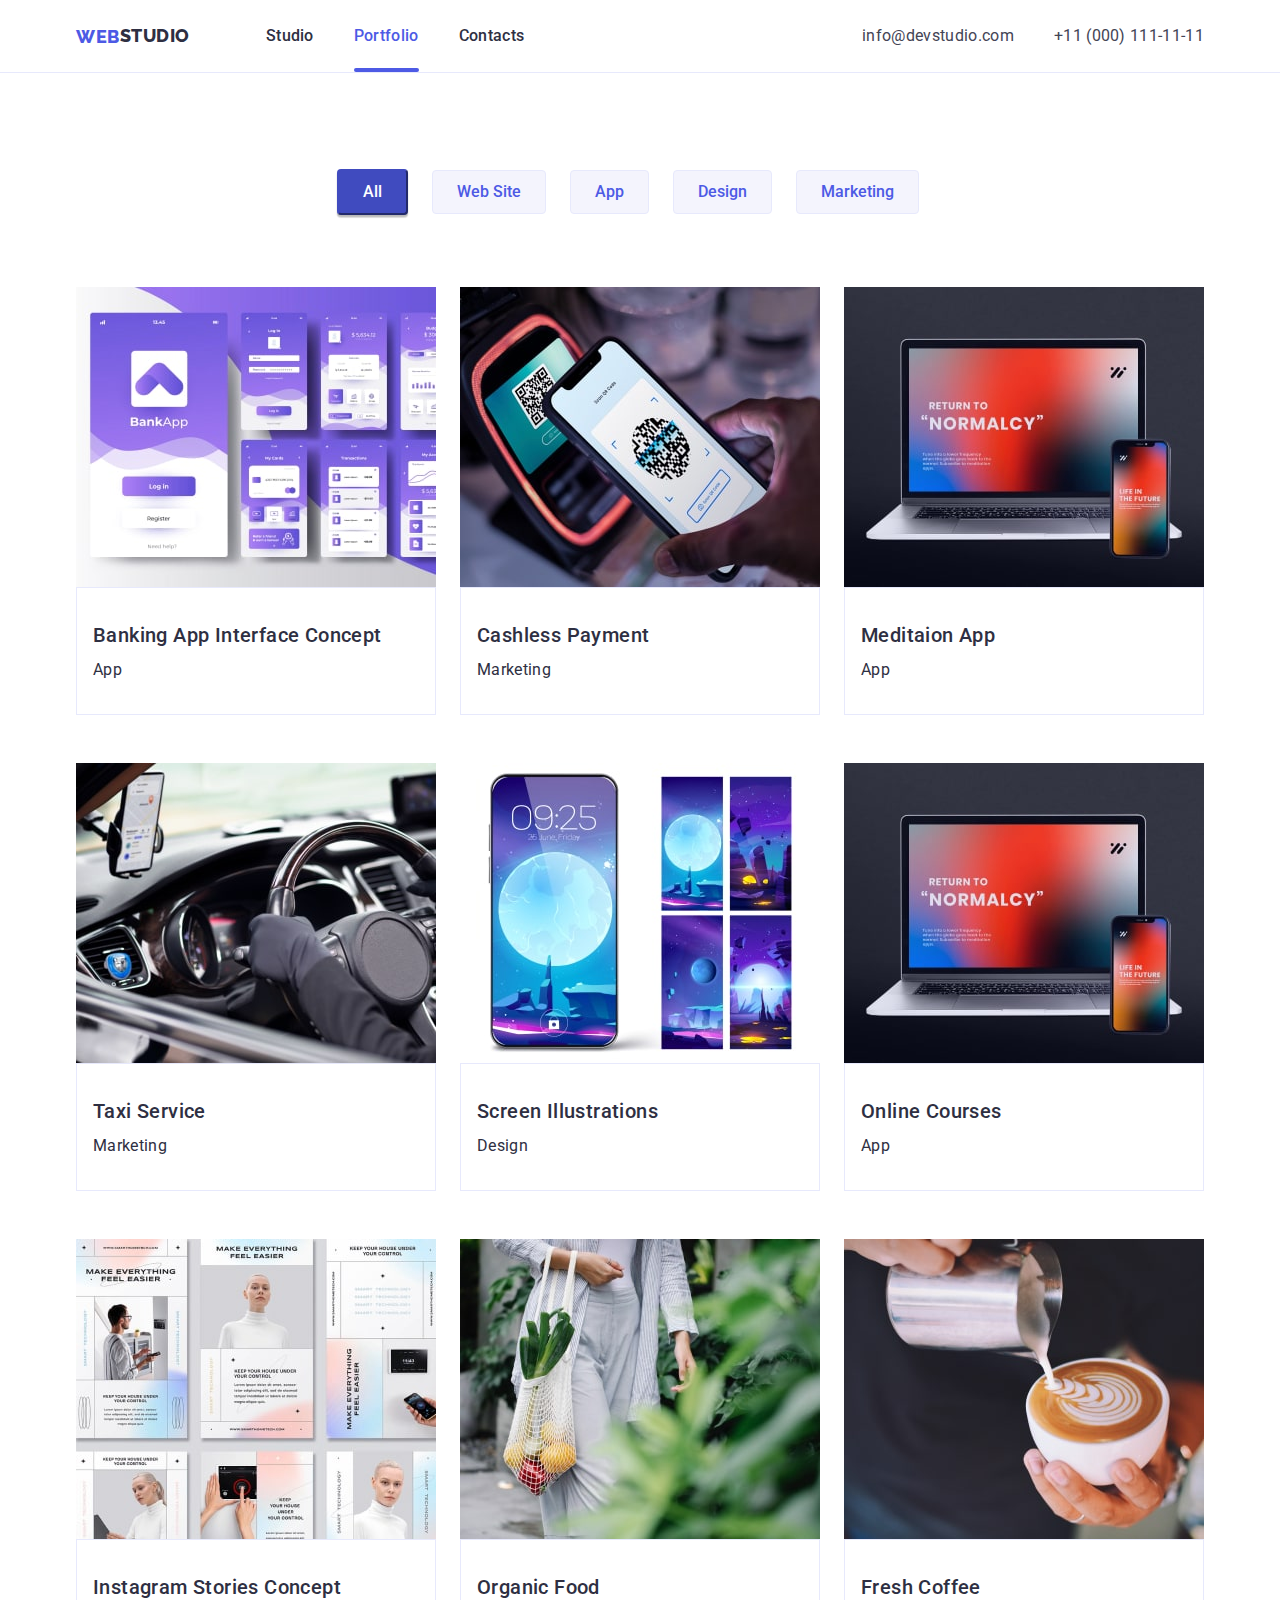
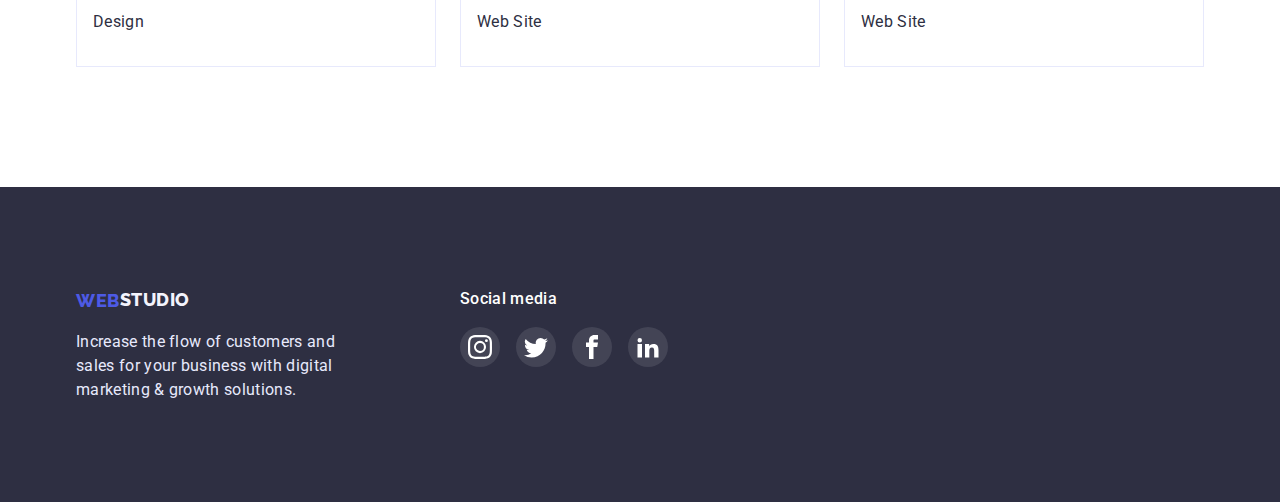
==== portfolio.html @ 132cc0f2 "Initial commit" ====
<!DOCTYPE html>
<html lang="en">
  <head>
    <meta charset="UTF-8" />
    <meta http-equiv="X-UA-Compatible" content="IE=edge" />
    <meta name="viewport" content="width=device-width, initial-scale=1.0" />

    <link rel="preconnect" href="https://fonts.googleapis.com" />
    <link rel="preconnect" href="https://fonts.gstatic.com" crossorigin />
    <link
      href="https://fonts.googleapis.com/css2?family=Raleway:wght@800&family=Roboto:wght@400;500;700;900&display=swap"
      rel="stylesheet"
    />

    <link
      rel="stylesheet"
      href="https://cdnjs.cloudflare.com/ajax/libs/modern-normalize/1.1.0/modern-normalize.min.css"
    />
    <link rel="stylesheet" href="./css/style.css" />

    <title>Portfolio</title>
  </head>

  <body>
    <header class="page-header">
      <div class="container main-nav">
        <nav class="main-nav">
          <a href="./index.html" class="logo"
            >Web<span class="code">Studio</span></a
          >
          <ul class="site-nav list">
            <li><a href="./index.html" class="link">Studio</a></li>
            <li>
              <a href="./portfolio.html" class="link current">Portfolio</a>
            </li>
            <li><a href="#" class="link">Contacts</a></li>
          </ul>
        </nav>
        <address class="main-address">
          <ul class="site-address list">
            <li class="item">
              <a href="mailto:info@devstudio.com" class="link"
                >info@devstudio.com</a
              >
            </li>
            <li class="item">
              <a href="tel:+110001111111" class="link">+11 (000) 111-11-11</a>
            </li>
          </ul>
        </address>
      </div>
    </header>

    <main>
      <section class="portfolio-section">
        <div class="container">
          <h1 class="hidden">Filters</h1>
          <ul class="filters-list list">
            <li>
              <button type="button" class="filter-btn-active">All</button>
            </li>
            <li>
              <button type="button" class="filter-btn">Web Site</button>
            </li>
            <li><button type="button" class="filter-btn">App</button></li>
            <li><button type="button" class="filter-btn">Design</button></li>
            <li>
              <button type="button" class="filter-btn">Marketing</button>
            </li>
          </ul>
          <ul class="projects-list list">
            <li class="item">
              <a class="decoration" href="#">
                <div class="projects-thumbs">
                  <img
                    class="example"
                    src="./img/imgApp.jpg"
                    alt="App"
                    width="360"
                  />
                  <div class="projects-overlay">
                    <p class="decoration-actions-text">
                      14 Stylish and User-Friendly App Design Concepts · Task
                      Manager App · Calorie Tracker App · Exotic Fruit Ecommerce
                      App · Cloud Storage App
                    </p>
                  </div>
                </div>

                <div class="projects-card-content">
                  <h2 class="projects-title">Banking App Interface Concept</h2>
                  <p class="text">App</p>
                </div>
              </a>
            </li>
            <li class="item">
              <a class="decoration" href="#">
                <div class="projects-thumbs">
                  <img class="example"
                    src="./img/imgMarketing.jpg"
                    alt="Marketing"
                    width="360"
                  />
                  <div class="projects-overlay">
                    <p class="decoration-actions-text">
                      14 Stylish and User-Friendly App Design Concepts · Task
                      Manager App · Calorie Tracker App · Exotic Fruit Ecommerce
                      App · Cloud Storage App
                    </p>
                  </div>
                </div>

                <div class="projects-card-content">
                  <h2 class="projects-title">Cashless Payment</h2>
                  <p class="text">Marketing</p>
                </div>
              </a>
            </li>
            <li class="item">
              <a class="decoration" href="#">
                <div class="projects-thumbs">
                  <img class="example"
                    src="./img/imgMediationApp.jpg"
                    alt="Meditaion App"
                    width="360"
                  />
                  <div class="projects-overlay">
                    <p class="decoration-actions-text">
                      14 Stylish and User-Friendly App Design Concepts · Task
                      Manager App · Calorie Tracker App · Exotic Fruit Ecommerce
                      App · Cloud Storage App
                    </p>
                  </div>
                </div>
                <div class="projects-card-content">
                  <h2 class="projects-title">Meditaion App</h2>
                  <p class="text">App</p>
                </div>
              </a>
            </li>
            <li class="item">
              <a class="decoration" href="#">
                <div class="projects-thumbs">
                  <img class="example"
                    src="./img/imgTaxiService.jpg"
                    alt="TaxiService"
                    width="360"
                  />
                  <div class="projects-overlay">
                    <p class="decoration-actions-text">
                      14 Stylish and User-Friendly App Design Concepts · Task
                      Manager App · Calorie Tracker App · Exotic Fruit Ecommerce
                      App · Cloud Storage App
                    </p>
                  </div>
                </div>
                <div class="projects-card-content">
                  <h2 class="projects-title">Taxi Service</h2>
                  <p class="text">Marketing</p>
                </div>
              </a>
            </li>
            <li class="item">
              <a class="decoration" href="#">
                <div class="projects-thumbs">
                  <img class="example"
                    src="./img/imgScreenIllustration.jpg"
                    alt="Screen Illustrations"
                    width="360"
                  />
                  <div class="projects-overlay">
                    <p class="decoration-actions-text">
                      14 Stylish and User-Friendly App Design Concepts · Task
                      Manager App · Calorie Tracker App · Exotic Fruit Ecommerce
                      App · Cloud Storage App
                    </p>
                  </div>
                </div>
                <div class="projects-card-content">
                  <h2 class="projects-title">Screen Illustrations</h2>
                  <p class="text">Design</p>
                </div>
              </a>
            </li>
            <li class="item">
              <a class="decoration" href="#"
                ><div class="projects-thumbs">
                  <img class="example"
                    src="./img/imgMediationApp.jpg"
                    alt="Online Courses"
                    width="360"
                  />
                  <div class="projects-overlay">
                    <p class="decoration-actions-text">
                      14 Stylish and User-Friendly App Design Concepts · Task
                      Manager App · Calorie Tracker App · Exotic Fruit Ecommerce
                      App · Cloud Storage App
                    </p>
                  </div>
                </div>
                <div class="projects-card-content">
                  <h2 class="projects-title">Online Courses</h2>
                  <p class="text">App</p>
                </div>
              </a>
            </li>
            <li class="item">
              <a class="decoration" href="#"
                ><div class="projects-thumbs">
                  <img class="example"
                    src="./img/imgInstagram.jpg"
                    alt="Instagram foto"
                    width="360"
                  />
                  <div class="projects-overlay">
                    <p class="decoration-actions-text">
                      14 Stylish and User-Friendly App Design Concepts · Task
                      Manager App · Calorie Tracker App · Exotic Fruit Ecommerce
                      App · Cloud Storage App
                    </p>
                  </div>
                </div>
                <div class="projects-card-content">
                  <h2 class="projects-title">Instagram Stories Concept</h2>
                  <p class="text">Design</p>
                </div>
              </a>
            </li>
            <li class="item">
              <a class="decoration" href="#"
                ><div class="projects-thumbs">
                  <img class="example"
                    src="./img/imgOrganicFood.jpg"
                    alt="Organic Food"
                    width="360"
                  />
                  <div class="projects-overlay">
                    <p class="decoration-actions-text">
                      14 Stylish and User-Friendly App Design Concepts · Task
                      Manager App · Calorie Tracker App · Exotic Fruit Ecommerce
                      App · Cloud Storage App
                    </p>
                  </div>
                </div>
                <div class="projects-card-content">
                  <h2 class="projects-title">Organic Food</h2>
                  <p class="text">Web Site</p>
                </div>
              </a>
            </li>
            <li class="item">
              <a class="decoration" href="#"
                ><div class="projects-thumbs">
                  <img class="example"
                    src="./img/imgFreshCoffee.jpg"
                    alt="Fresh Coffee"
                    width="360"
                  />
                  <div class="projects-overlay">
                    <p class="decoration-actions-text">
                      14 Stylish and User-Friendly App Design Concepts · Task
                      Manager App · Calorie Tracker App · Exotic Fruit Ecommerce
                      App · Cloud Storage App
                    </p>
                  </div>
                </div>
                <div class="projects-card-content">
                  <h2 class="projects-title">Fresh Coffee</h2>
                  <p class="text">Web Site</p>
                </div>
              </a>
            </li>
          </ul>
        </div>
      </section>
    </main>

    <!-- Footer -->
    <footer class="footer section">
      <div class="container">
        <ul class="reception-list list">
          <li>
            <div class="footer-title">
              <a href="./index.html" class="logo"
                >Web<span class="footer-code">Studio</span></a
              >
              <p class="comment">
                Increase the flow of customers and sales for your business with
                digital marketing & growth solutions.
              </p>
            </div>
          </li>
          <li>
            <div class="social-media">
              <h4 class="social-title">Social media</h4>
              <ul class="studio-networks-list list">
                <li>
                  <a class="studio-link" href="#">
                    <svg class="studio-icon">
                      <use
                        href="./css/images/social-icons.svg#icon-instagram"
                      ></use>
                    </svg>
                  </a>
                </li>
                <li>
                  <a class="studio-link" href="#">
                    <svg class="studio-icon">
                      <use
                        href="./css/images/social-icons.svg#icon-twitter"
                      ></use>
                    </svg>
                  </a>
                </li>
                <li>
                  <a class="studio-link" href="#">
                    <svg class="studio-icon">
                      <use
                        href="./css/images/social-icons.svg#icon-facebook"
                      ></use>
                    </svg>
                  </a>
                </li>
                <li>
                  <a class="studio-link" href="#">
                    <svg class="studio-icon">
                      <use
                        href="./css/images/social-icons.svg#icon-linkedin"
                      ></use>
                    </svg>
                  </a>
                </li>
              </ul>
            </div>
          </li>
        </ul>
      </div>
    </footer>
  </body>
</html>
---- css/style.css ----
:root {
  --primary-background-color: white;
  --secondary-background-color: #2e2f42;
  --trd-background-color: #f4f4fd;
  --title-color: #2e2f42;
  --text-color: #434455;
  --primary-btn-color: #4d5ae5;
  --tap-link-color: #404bbf;
}

body {
  font-family: "Roboto";
}

.list {
  padding: 0;
  margin: 0;
  list-style: none;
}

.section-title {
  margin-top: 0;
  margin-bottom: 72px;
  margin-left: auto;
  margin-right: auto;
  padding-top: 0;
  font-weight: 700;
  font-size: 36px;
  line-height: 1.1;
  letter-spacing: 0.02em;
  text-align: center;
  text-decoration: none;
  text-transform: capitalize;
  color: var(--text-color);
}

.card-title {
  padding-top: 0;
  padding-bottom: 0;
}

.text {
  margin-top: 0;
  margin-bottom: 0;
  font-weight: 400;
  font-size: 16px;
  line-height: 1.5;
  letter-spacing: 0.02em;
  text-decoration: none;
  color: var(--title-color);
}

.container {
  margin-left: auto;
  margin-right: auto;
  padding-left: 15px;
  padding-right: 15px;
  width: 1158px;
}
/* Top line */

.page-header {
  border-bottom: 1px solid #e7e9fc;
}

.main-nav {
  display: flex;
  justify-content: space-between;
  align-items: center;
}

.logo {
  font-family: "Raleway";
  font-style: normal;
  font-weight: 800;
  font-size: 18px;
  line-height: 1.3;
  display: flex;
  align-items: center;
  letter-spacing: 0.03em;
  text-transform: uppercase;
  text-decoration: none;
  color: var(--primary-btn-color);
}

.code {
  font-family: "Raleway";
  font-style: normal;
  font-weight: 800;
  font-size: 18px;
  line-height: 1.3;
  display: flex;
  align-items: center;
  letter-spacing: 0.03em;
  text-transform: uppercase;
  color: var(--title-color);
}

.site-nav {
  display: flex;
  margin-left: 56px;
}

.site-nav li {
  margin-left: 20px;
  margin-right: 20px;
}

.site-nav .link {
  padding-top: 24px;
  padding-bottom: 24px;
  font-weight: 500;
  font-size: 16px;
  line-height: 1.5;
  letter-spacing: 0.02em;
  text-decoration: none;
  color: var(--title-color);
  display: block;
  transition: color 250ms cubic-bezier(0.4, 0, 0.2, 1);
}

.site-nav .link:hover,
.site-nav .link:focus {
  color: var(--tap-link-color);
}

.site-nav :active {
  color: var(--tap-link-color);
}

.site-nav .link.current {
  position: relative;
  color: var(--primary-btn-color);
}
.site-nav .current::after {
  content: "";
  position: absolute;
  bottom: 0;
  left: 0;
  width: 100%;
  height: 4px;
  background-color: var(--primary-btn-color);
  border-radius: 2px;
}

.main-address {
  display: flex;
  margin-right: 0;
}
.site-address {
  display: flex;
}

.site-address .item + .item {
  margin-left: 40px;
}
.site-address .link {
  padding-top: 24px;
  padding-bottom: 24px;
  font-family: "Roboto";
  font-style: normal;
  font-weight: 400;
  line-height: 1.3;
  letter-spacing: 0.02em;
  text-decoration: none;
  color: var(--text-color);
  display: block;
  transition: color 250ms cubic-bezier(0.4, 0, 0.2, 1);
}

.site-address .link:hover,
.site-address .link:focus {
  color: var(--tap-link-color);
}

.site-address :active {
  color: var(--tap-link-color);
}

/* Hero */
.hero {
  padding-top: 188px;
  padding-bottom: 188px;
  text-align: center;
  background-image: url(../css/images/Dark-bg-min.jpg);
}

.design {
  max-width: 1440px;
  margin-left: auto;
  margin-right: auto;
  background-image: linear-gradient(
      to right,
      rgba(46, 47, 66, 0.7),
      rgba(46, 47, 66, 0.7)
    ),
    url(../css/images/people-office\ 1-min.jpg);
  background-repeat: no-repeat;
  background-size: cover;
  background-position: center;
}

.hero-title {
  margin-top: 0;
  margin-bottom: 48px;
  max-width: 496px;
  margin: 0 auto 48px;
  text-align: center;
  font-size: 56px;
  line-height: 1.3;
  letter-spacing: 0.02em;
  color: var(--white-color);
  letter-spacing: 0.02em;
  color: var(--primary-background-color);
}

.button {
  display: inline-block;
  padding: 16px 32px;
  border-radius: 4px;
  font-weight: 500;
  font-size: 16px;
  line-height: 1.5;
  letter-spacing: 0.04em;
  cursor: pointer;
  color: var(--primary-background-color);
  background-color: var(--primary-btn-color);
  border-color: var(--primary-btn-color);
  outline: none;
  border: none;
  transition: background-color 250ms cubic-bezier(0.4, 0, 0.2, 1),
    border-color 250ms cubic-bezier(0.4, 0, 0.2, 1);
}

.button:hover,
.button:focus {
  background-color: var(--tap-link-color);
  border-color: var(--tap-link-color);
}

/* Portfolio-seсtion */

.portfolio-section {
  padding-top: 96px;
  padding-bottom: 120px;
}

.filters-list {
  margin-left: auto;
  margin-right: auto;
  margin-bottom: 72px;
  display: flex;
  align-items: center;
  justify-content: center;
}

.filters-list li {
  margin-right: 24px;
}

.filter-btn {
  font-weight: 500;
  font-size: 16px;
  line-height: 1.1;
  cursor: pointer;
  padding: 12px 24px 12px 24px;
  color: var(--primary-btn-color);
  background-color: var(--trd-background-color);
  border: 1px solid #e7e9fc;
  border-radius: 4px;
  transition: color 250ms cubic-bezier(0.4, 0, 0.2, 1),
    background-color 250ms cubic-bezier(0.4, 0, 0.2, 1),
    border-color 250ms cubic-bezier(0.4, 0, 0.2, 1),
    box-shadow 250ms cubic-bezier(0.4, 0, 0.2, 1);
}

.filter-btn:hover,
.filter-btn:focus {
  color: var(--trd-background-color);
  background-color: var(--tap-link-color);
  border-color: var(--tap-link-color);
  box-shadow: 0px 3px 1px rgba(0, 0, 0, 0.1), 0px 2px 1px rgba(0, 0, 0, 0.08),
    0px 2px 2px rgba(0, 0, 0, 0.12);
}

.filter-btn-active {
  font-weight: 500;
  font-size: 16px;
  line-height: 1.1;
  cursor: pointer;
  padding: 12px 24px 12px 24px;
  color: var(--primary-background-color);
  background-color: var(--tap-link-color);
  border-color: var(--tap-link-color);
  border-radius: 4px;
  box-shadow: 0px 3px 1px rgba(0, 0, 0, 0.1), 0px 2px 1px rgba(0, 0, 0, 0.08),
    0px 2px 2px rgba(0, 0, 0, 0.12);
  transition: color 250ms cubic-bezier(0.4, 0, 0.2, 1),
    background-color 250ms cubic-bezier(0.4, 0, 0.2, 1),
    border-color 250ms cubic-bezier(0.4, 0, 0.2, 1);
}

/* .filter-btn-active:hover,
.filter-btn-active:focus {
  color: var(--tap-link-color);
  background-color: var(--trd-background-color);
  border: 1px solid #e7e9fc;
  box-shadow: none;
} */

.decoration {
  display: block;
  text-decoration: none;
  max-width: 100%;
}
.decoration:hover,
.decoration:focus {
  box-shadow: 0px 1px 6px rgba(46, 47, 66, 0.08),
    0px 1px 1px rgba(46, 47, 66, 0.16), 0px 2px 1px rgba(46, 47, 66, 0.08);
}

img.example {
  display: block;
}

.projects-thumbs {
  position: relative;
  overflow: hidden;
}
.outdoor {
  display: block;
}

.projects-thumbs::before {
  display: inline-block;
  content: " ";
  position: absolute;
  top: 0;
  left: 0;
  width: 100%;
  height: 100%;
  background-color: var(--primary-btn-color);
  transform: translateY(100%);
  transition: transform 250ms cubic-bezier(0.4, 0, 0.2, 1);
}

.decoration:hover .projects-thumbs::before {
  transform: translateY(0);
}

.projects-overlay {
  position: absolute;
  top: 0;
  left: 0;
  width: 100%;
  height: 100%;
  background-color: var(--primary-btn-color);
  transform: translateY(100%);
  padding: 40px 32px;
  transition: transform 250ms cubic-bezier(0.4, 0, 0.2, 1);
}

.decoration:hover .projects-overlay {
  transform: translateY(0);
}

.decoration-actions-text {
  font-weight: 400;
  font-size: 16px;
  line-height: 1.5;
  letter-spacing: 0.02em;
  color: var(--trd-background-color);
  max-width: 296px;
}

.projects-list {
  display: flex;
  flex-wrap: wrap;
  margin-right: -24px;
  margin-bottom: -48px;
}

.projects-list .item {
  max-width: 100%;
  margin-right: 24px;
  margin-bottom: 48px;
}

.projects-card-content {
  padding-left: 16px;
  padding-right: 16px;
  padding-top: 32px;
  padding-bottom: 32px;
  border: 1px solid #e7e9fc;
}

.projects-card-content:hover,
.projects-card-content:focus {
  box-shadow: 0px 1px 6px rgba(46, 47, 66, 0.08),
    0px 1px 1px rgba(46, 47, 66, 0.16), 0px 2px 1px rgba(46, 47, 66, 0.08);
}

.title h2 {
  padding-top: 0;
  padding-bottom: 0;
}
.projects-title {
  margin-top: 0;
  margin-bottom: 8px;
  font-weight: 500;
  font-size: 20px;
  line-height: 1.5;
  letter-spacing: 0.02em;
  text-decoration: none;
  color: var(--title-color);
}

/* Section 1 */

.features-section {
  padding-top: 120px;
}

.hidden {
  position: absolute;
  white-space: nowrap;
  width: 1px;
  height: 1px;
  overflow: hidden;
  border: 0;
  padding: 0;
  clip: rect(0 0 0 0);
  clip-path: inset(50%);
  margin: -1px;
}
.features-list {
  margin-top: 0;
  display: flex;
}

.features-visual {
  display: flex;
  align-items: center;
  justify-content: center;
  height: 112px;
  border-radius: 4px;
  background-color: var(--trd-background-color);
}

.features-icon {
  width: 64px;
  height: 64px;
}

.features-list li {
  width: calc((100% - (3 * 24px) / 4));
  margin-right: 24px;
}
.features-list li:last-child {
  margin-right: 0;
}

.features-title {
  margin-top: 8px;
  margin-bottom: 8px;
  font-weight: 500;
  font-size: 20px;
  line-height: 1.5;
  letter-spacing: 0.02em;
  text-decoration: none;
  color: var(--title-color);
}

.features .text {
  margin-top: 0;
  margin-bottom: 0;
}

/* Section 2 */

.works-section {
  padding-top: 120px;
  padding-bottom: 120px;
}
.works-list {
  display: flex;
  gap: 24px;
}

/* Section 3 */

.team-section {
  background: var(--trd-background-color);
  padding-top: 120px;
  padding-bottom: 120px;
}

.team-card-content {
  text-align: center;
  padding-top: 32px;
  padding-right: 16px;
  padding-bottom: 32px;
  padding-left: 16px;
  background: var(--primary-background-color);
  box-shadow: 0px 1px 6px rgba(46, 47, 66, 0.08),
    0px 1px 1px rgba(46, 47, 66, 0.16), 0px 2px 1px rgba(46, 47, 66, 0.08);
  border-radius: 0px 0px 4px 4px;
}

.team-list {
  display: flex;
  max-width: 100%;
}
.team-list li {
  width: calc((100% - (3 * 24px) / 4));
  margin-right: 24px;
}
.team-list li:last-child {
  margin-right: 0;
}
.team-title {
  margin-top: 0;
  margin-bottom: 8px;
  font-weight: 500;
  font-size: 20px;
  line-height: 1.5;
  letter-spacing: 0.02em;
  text-decoration: none;
  color: var(--title-color);
}

/* Socials */

.social-networks-list {
  display: flex;
  margin-top: 8px;
  margin-bottom: 0;
}

.social-link {
  display: flex;
  align-items: center;
  justify-content: center;
  width: 40px;
  height: 40px;
  background-color: var(--primary-btn-color);
  border-radius: 50%;
  transition: background-color 250ms cubic-bezier(0.4, 0, 0.2, 1);
}

.social-link:hover,
.social-link:focus {
  background-color: var(--tap-link-color);
}

.social-icon {
  width: 16px;
  height: 16px;
  fill: var(--primary-background-color);
}

/* Section 4 */

.customers-list .item {
  width: calc(100% - 120px / 6);
  height: 88px;
}

.customers-section {
  padding-top: 120px;
  padding-bottom: 120px;
}
.customers-list {
  display: flex;
  align-items: center;
  width: calc(100% - 120px / 6);
  height: 88px;
  gap: 24px;
}

.customers-link {
  display: inline-block;
  padding: 16px 32px;
  align-items: center;
  justify-content: center;
  width: 100%;
  height: 100%;
  color: #8e8f99;
  border: 1px solid #8e8f99;
  border-radius: 4px;
  transition: color 250ms cubic-bezier(0.4, 0, 0.2, 1),
    border-color 250ms cubic-bezier(0.4, 0, 0.2, 1);
}

.customers-link:hover,
.customers-link:focus {
  color: var(--primary-btn-color);
  border-color: var(--primary-btn-color);
}

/* Footer */

.footer {
  padding-top: 100px;
  padding-bottom: 100px;
  background-color: var(--secondary-background-color);
}

.reception-list {
  display: flex;
  gap: 120px;
}

.footer-title {
  max-width: 264px;
}

.logo {
  font-weight: 800;
  font-size: 18px;
  line-height: 1.5;
  display: flex;
  align-items: center;
  letter-spacing: 0.03em;
  text-transform: uppercase;
  text-decoration: none;
  color: var(--primary-btn-color);
}

.footer-code {
  font-weight: 800;
  font-size: 18px;
  line-height: 1.3;
  display: flex;
  align-items: center;
  letter-spacing: 0.03em;
  text-transform: uppercase;
  color: var(--trd-background-color);
}

.comment {
  margin-top: 16px;
  margin-bottom: 0;
  font-weight: 400;
  font-size: 16px;
  line-height: 1.5;
  letter-spacing: 0.02em;
  color: #e7e9fc;
}

/* Social */

.social-media {
  max-width: 280px;
  height: 80px;
}
.social-title {
  margin-top: 0;
  margin-bottom: 16px;
  font-weight: 500;
  font-size: 16px;
  line-height: 1.5;
  letter-spacing: 0.02em;
  color: var(--primary-background-color);
}

.studio-networks-list {
  display: flex;
  gap: 16px;
}

.studio-link {
  display: flex;
  align-items: center;
  justify-content: center;
  width: 40px;
  height: 40px;
  background-color: var(--text-color);
  border-radius: 50%;
  transition: background-color 250ms cubic-bezier(0.4, 0, 0.2, 1);
}

.studio-link:hover,
.studio-link:focus {
  background-color: #31d0aa;
}

.studio-icon {
  width: 24px;
  height: 24px;
  fill: var(--primary-background-color);
}

/* Modal */

.backdrop {
  position: fixed;
  top: 0;
  left: 0;
  width: 100%;
  height: 100%;
  background-color: rgba(0, 0, 0, 0.5);

  transition: opacity 250ms cubic-bezier(0.4, 0, 0.2, 1);
}

.backdrop.is-hidden {
  opacity: 0;
  pointer-events: none;
}

.modal {
  position: absolute;
  width: 408px;
  height: 576px;
  left: 516px;
  top: 88px;
  background: #fcfcfc;
  box-shadow: 0px 1px 1px rgba(0, 0, 0, 0.14), 0px 1px 3px rgba(0, 0, 0, 0.12),
    0px 2px 1px rgba(0, 0, 0, 0.2);
  border-radius: 4px;
}

.modal .close {
  position: absolute;
  top: 24px;
  right: 24px;
  width: 24px;
  height: 24px;
  background-color: #e7e9fc;
  border: 1px solid rgba(0, 0, 0, 0.1);
  border-radius: 50%;
  margin: 0;
  cursor: pointer;
  transition-property: color, background-color;
  transition-duration: 250ms;
  transition-timing-function: cubic-bezier(0.4, 0, 0.2, 1);
}

.close .close-icon {
  width: 8px;
  height: 8px;
  fill: currentColor;
  padding-top: 0;
  padding-left: 0;
  transition: color 250ms cubic-bezier(0.4, 0, 0.2, 1),
    background-color 250ms cubic-bezier(0.4, 0, 0.2, 1);
}
.modal .close:hover,
.modal .close:focus {
  color: #e7e9fc;
  background-color: var(--tap-link-color);
}
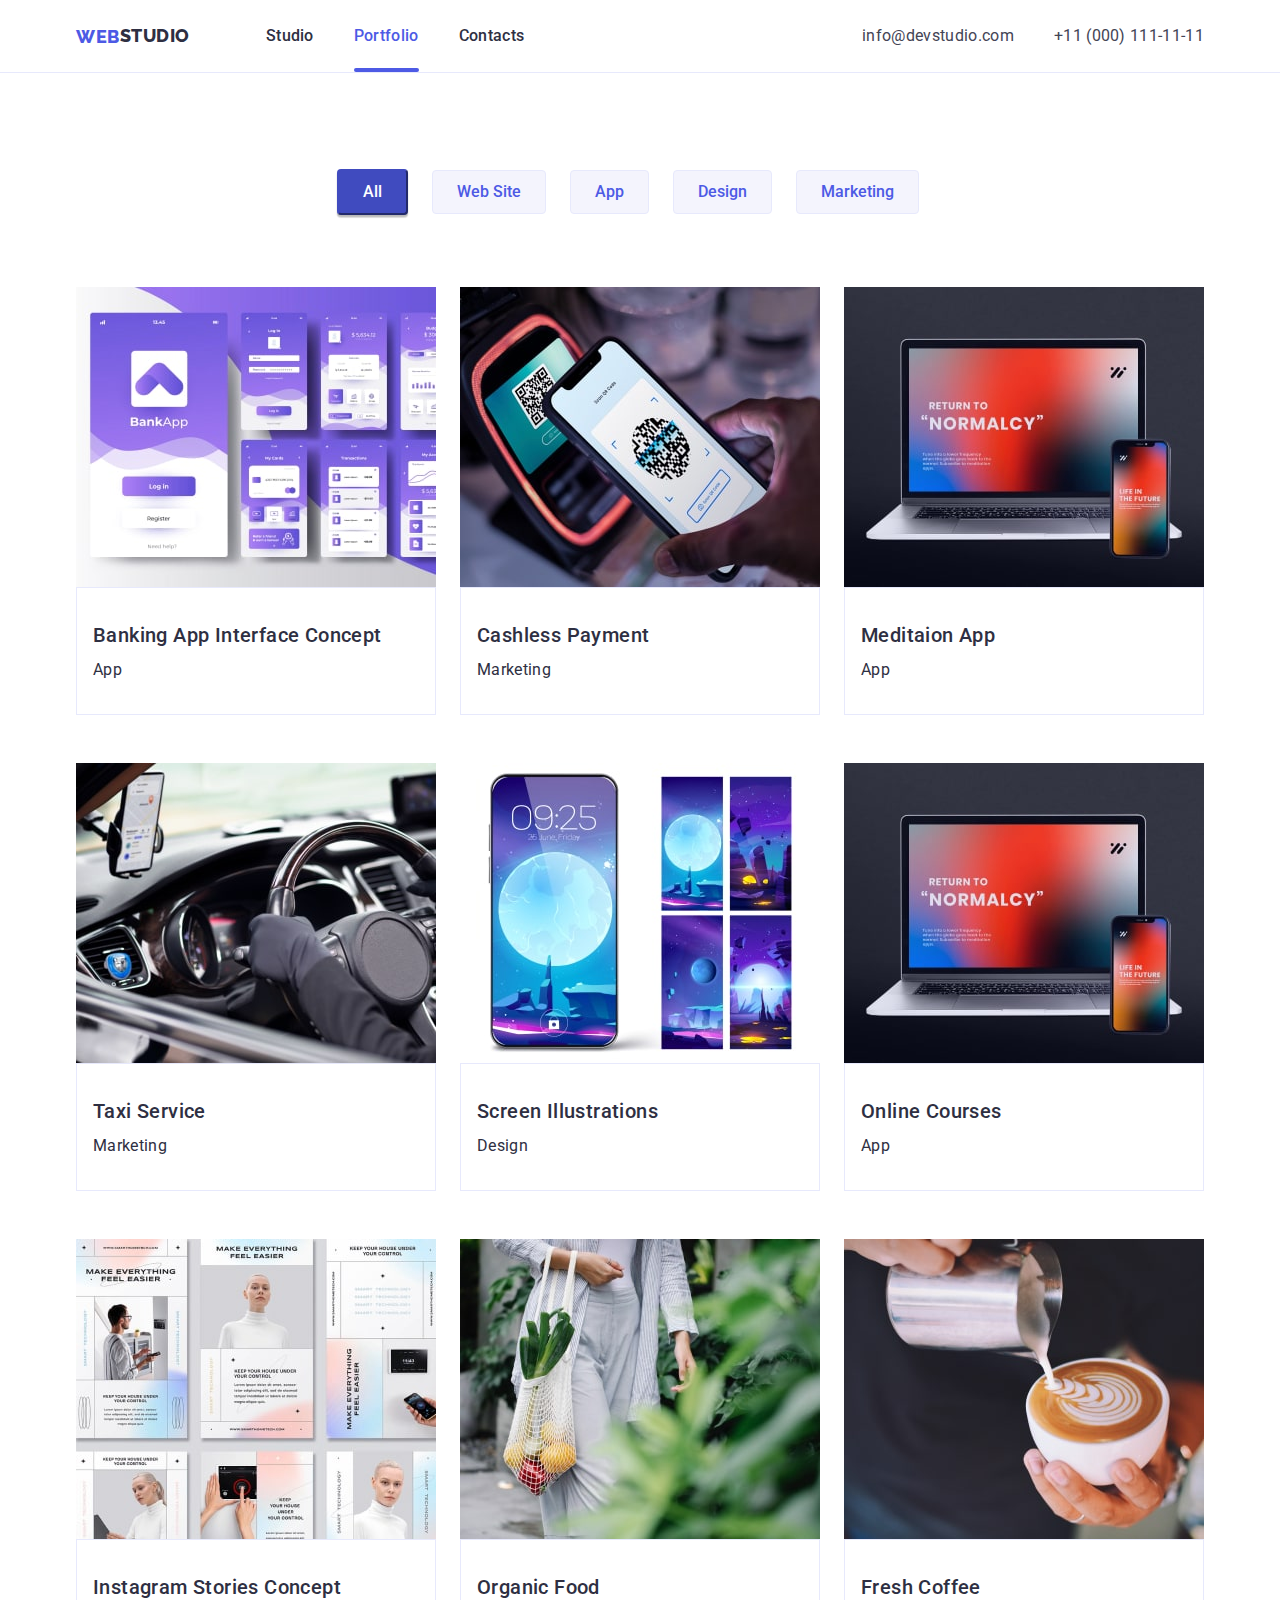
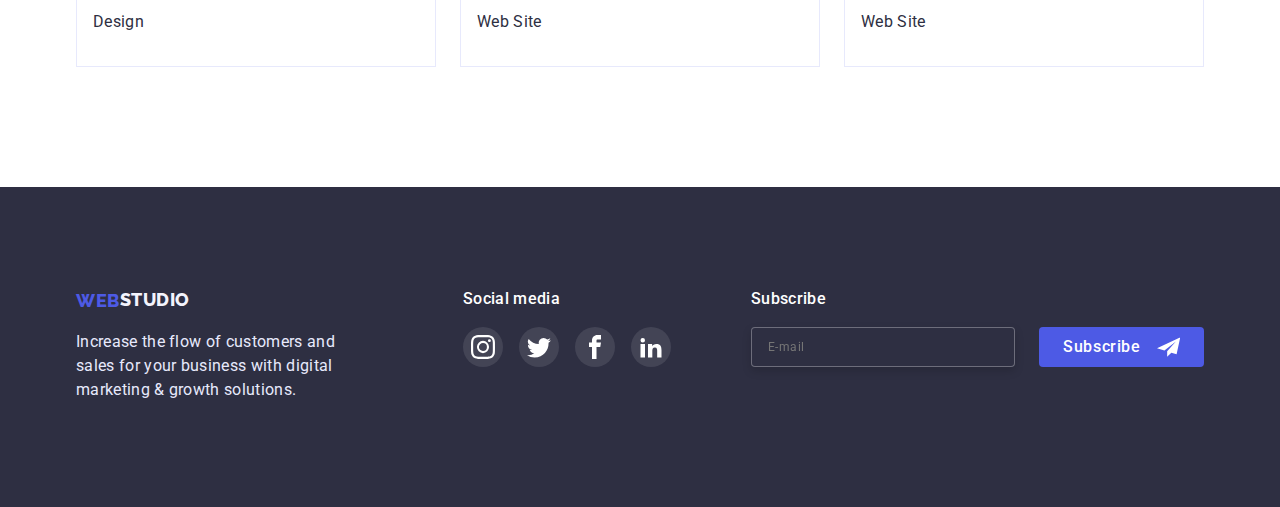
==== commit 899355cd: "goit-markup-hw-06" ====
--- a/portfolio.html
+++ b/portfolio.html
@@ -284,7 +284,7 @@
               <a href="./index.html" class="logo"
                 >Web<span class="footer-code">Studio</span></a
               >
-              <p class="comment">
+              <p class="footer-component">
                 Increase the flow of customers and sales for your business with
                 digital marketing & growth solutions.
               </p>
@@ -333,6 +333,28 @@
               </ul>
             </div>
           </li>
+          <li>
+            <h4 class="subscribe-title">Subscribe</h4>
+            <div class="subscribe">
+              <form>
+                <label for="user_email">
+                  <span class="subscribe-form"
+                    ><input
+                      class="subscribe-input"
+                      type=" "
+                      name="email"
+                      id="user_email"
+                      placeholder="E-mail" />
+                    <button type="submit" class="submit">
+                      Subscribe
+                      <svg class="subscribe-icon" width="24" height="24">
+                        <use href="./css/images/hw-6.svg#icon-plane"></use>
+                      </svg></button
+                  ></span>
+                </label>
+              </form>
+            </div>
+          </li>
         </ul>
       </div>
     </footer>
--- a/css/style.css
+++ b/css/style.css
@@ -608,11 +608,12 @@
 
 .reception-list {
   display: flex;
-  gap: 120px;
+  /* gap: 100px; */
 }
 
 .footer-title {
-  max-width: 264px;
+  min-width: 264px;
+  margin-right: 120px;
 }
 
 .logo {
@@ -638,7 +639,7 @@
   color: var(--trd-background-color);
 }
 
-.comment {
+.footer-component {
   margin-top: 16px;
   margin-bottom: 0;
   font-weight: 400;
@@ -653,6 +654,7 @@
 .social-media {
   max-width: 280px;
   height: 80px;
+  margin-right: 80px;
 }
 .social-title {
   margin-top: 0;
@@ -688,6 +690,79 @@
 .studio-icon {
   width: 24px;
   height: 24px;
+  fill: var(--primary-background-color);
+}
+
+.subscribe {
+  width: 453px;
+  height: 80px;
+  align-items: center;
+}
+.subscribe-form {
+  width: 100%;
+  gap: 24px;
+  display: flex;
+}
+.subscribe-title {
+  margin-top: 0;
+  margin-bottom: 16px;
+  font-weight: 500;
+  font-size: 16px;
+  line-height: 1.5;
+  letter-spacing: 0.02em;
+  color: var(--primary-background-color);
+}
+
+.subscribe-input {
+  width: 264px;
+  height: 40px;
+  font-weight: 400;
+  font-size: 12px;
+  line-height: 24px;
+  display: flex;
+  padding: 8px 16px;
+  letter-spacing: 0.04em;
+  color: var(--primary-background-color);
+  border: 1px solid rgba(255, 255, 255, 0.3);
+  background-color: var(--secondary-background-color);
+  filter: drop-shadow(0px 4px 4px rgba(0, 0, 0, 0.15));
+  border-radius: 4px;
+  transition: border-color 250ms cubic-bezier(0.4, 0, 0.2, 1);
+}
+
+.subscribe-input:focus {
+  outline: none;
+  border-color: var(--tap-link-color);
+}
+.submit {
+  display: flex;
+  align-items: center;
+  text-align: center;
+  padding: 8px 24px;
+  gap: 16px;
+  width: 165px;
+  height: 40px;
+  border-radius: 4px;
+  font-weight: 500;
+  font-size: 16px;
+  line-height: 1.5;
+  letter-spacing: 0.04em;
+  cursor: pointer;
+  color: var(--primary-background-color);
+  background-color: var(--primary-btn-color);
+  outline: none;
+  border: none;
+  transition: background-color 250ms cubic-bezier(0.4, 0, 0.2, 1),
+    border-color 250ms cubic-bezier(0.4, 0, 0.2, 1);
+}
+
+.submit:hover,
+.submit:focus {
+  background-color: var(--tap-link-color);
+  border-color: var(--tap-link-color);
+}
+
+.subscribe-icon {
   fill: var(--primary-background-color);
 }
 
@@ -700,7 +775,6 @@
   width: 100%;
   height: 100%;
   background-color: rgba(0, 0, 0, 0.5);
-
   transition: opacity 250ms cubic-bezier(0.4, 0, 0.2, 1);
 }
 
@@ -711,10 +785,12 @@
 
 .modal {
   position: absolute;
+
   width: 408px;
   height: 576px;
-  left: 516px;
-  top: 88px;
+  left: 50%;
+  top: 50%;
+  transform: translate(-50%, -50%);
   background: #fcfcfc;
   box-shadow: 0px 1px 1px rgba(0, 0, 0, 0.14), 0px 1px 3px rgba(0, 0, 0, 0.12),
     0px 2px 1px rgba(0, 0, 0, 0.2);
@@ -738,11 +814,14 @@
 }
 
 .close .close-icon {
+  display: block;
+  position: absolute;
   width: 8px;
   height: 8px;
   fill: currentColor;
-  padding-top: 0;
-  padding-left: 0;
+  top: 50%;
+  left: 50%;
+  transform: translate(-50%, -50%);
   transition: color 250ms cubic-bezier(0.4, 0, 0.2, 1),
     background-color 250ms cubic-bezier(0.4, 0, 0.2, 1);
 }
@@ -751,3 +830,177 @@
   color: #e7e9fc;
   background-color: var(--tap-link-color);
 }
+
+/* Modal form */
+
+.form {
+  padding-left: 24px;
+  padding-right: 24px;
+  flex-direction: column;
+}
+
+.modal-title {
+  padding-top: 72px;
+  padding-bottom: 16px;
+  margin: 0;
+  font-weight: 500;
+  font-size: 16px;
+  line-height: 1.5;
+  letter-spacing: 0.02em;
+  text-align: center;
+}
+
+.form-field {
+  margin-bottom: 8px;
+}
+
+.form-label {
+  display: block;
+  font-weight: 400;
+  font-size: 12px;
+  line-height: 1.16;
+  letter-spacing: 0.04em;
+  color: #8e8f99;
+  margin-bottom: 4px;
+}
+
+.form-input {
+  width: 100%;
+  height: 40px;
+  border: 1px solid rgba(33, 33, 33, 0.2);
+  border-radius: 4px;
+  padding-left: 38px;
+  transition: border-color 250ms cubic-bezier(0.4, 0, 0.2, 1);
+}
+
+.form-input:focus {
+  outline: none;
+  border-color: var(--primary-btn-color);
+}
+
+.input-icon {
+  display: block;
+  position: relative;
+}
+
+.label-icon {
+  position: absolute;
+  display: block;
+  top: 8px;
+  left: 16px;
+  transition: fill 250ms cubic-bezier(0.4, 0, 0.2, 1);
+}
+
+.form-input:focus + .label-icon {
+  fill: var(--primary-btn-color);
+}
+
+.comment {
+  display: flex;
+  margin-top: 0;
+  font-weight: 400;
+  font-size: 12px;
+  line-height: 1.16;
+  letter-spacing: 0.04em;
+  color: #8e8f99;
+  margin-bottom: 4px;
+}
+
+.comment-input {
+  resize: none;
+  padding: 8px 16px;
+  width: 100%;
+  font-weight: 400;
+  font-size: 12px;
+  line-height: 1.16;
+  letter-spacing: 0.04em;
+  color: var(--text-color);
+  border: 1px solid rgba(33, 33, 33, 0.2);
+  border-radius: 4px;
+  transition: border-color 250ms cubic-bezier(0.4, 0, 0.2, 1);
+}
+
+.comment-input::placeholder {
+  font-weight: 400;
+  font-size: 12px;
+  line-height: 1.16;
+  letter-spacing: 0.04em;
+  color: rgba(117, 117, 117, 0.5);
+}
+
+.comment-input:focus {
+  outline: none;
+  border-color: var(--primary-btn-color);
+}
+
+.check {
+  text-align: center;
+  padding-top: 16px;
+  padding-left: 24px;
+  font-weight: 400;
+  font-size: 12px;
+  line-height: 1.16;
+  letter-spacing: 0.04em;
+  color: #757575;
+}
+
+.check-input {
+  position: absolute;
+  appearance: none;
+}
+
+.check-icon {
+  position: absolute;
+  display: inline-block;
+  width: 16px;
+  height: 16px;
+  margin-left: -24px;
+  background-image: url(../css/images/Checkbox.svg);
+}
+
+.check-input:checked + .check-icon {
+  background-color: var(--tap-link-color);
+  border-color: var(--tap-link-color);
+  background-image: url(../css/images/Checkbox.svg);
+  background-size: contain;
+  background-origin: border-box;
+}
+
+.policy {
+  font-weight: 400;
+  font-size: 12px;
+  line-height: 1.3;
+  letter-spacing: 0.04em;
+  text-decoration-line: underline;
+  color: var(--primary-btn-color);
+}
+
+.button-field {
+  display: flex;
+  padding-top: 24px;
+}
+
+.modal-button {
+  display: block;
+  margin-left: auto;
+  margin-right: auto;
+  width: 169px;
+  height: 56px;
+  padding: 16px 32px;
+  border-radius: 4px;
+  font-weight: 500;
+  font-size: 16px;
+  line-height: 1.5;
+  letter-spacing: 0.04em;
+  cursor: pointer;
+  color: var(--primary-background-color);
+  background-color: var(--primary-btn-color);
+  outline: none;
+  border: none;
+  transition: background-color 250ms cubic-bezier(0.4, 0, 0.2, 1);
+}
+
+.modal-button:hover,
+.modal-button:focus {
+  background-color: var(--tap-link-color);
+}
